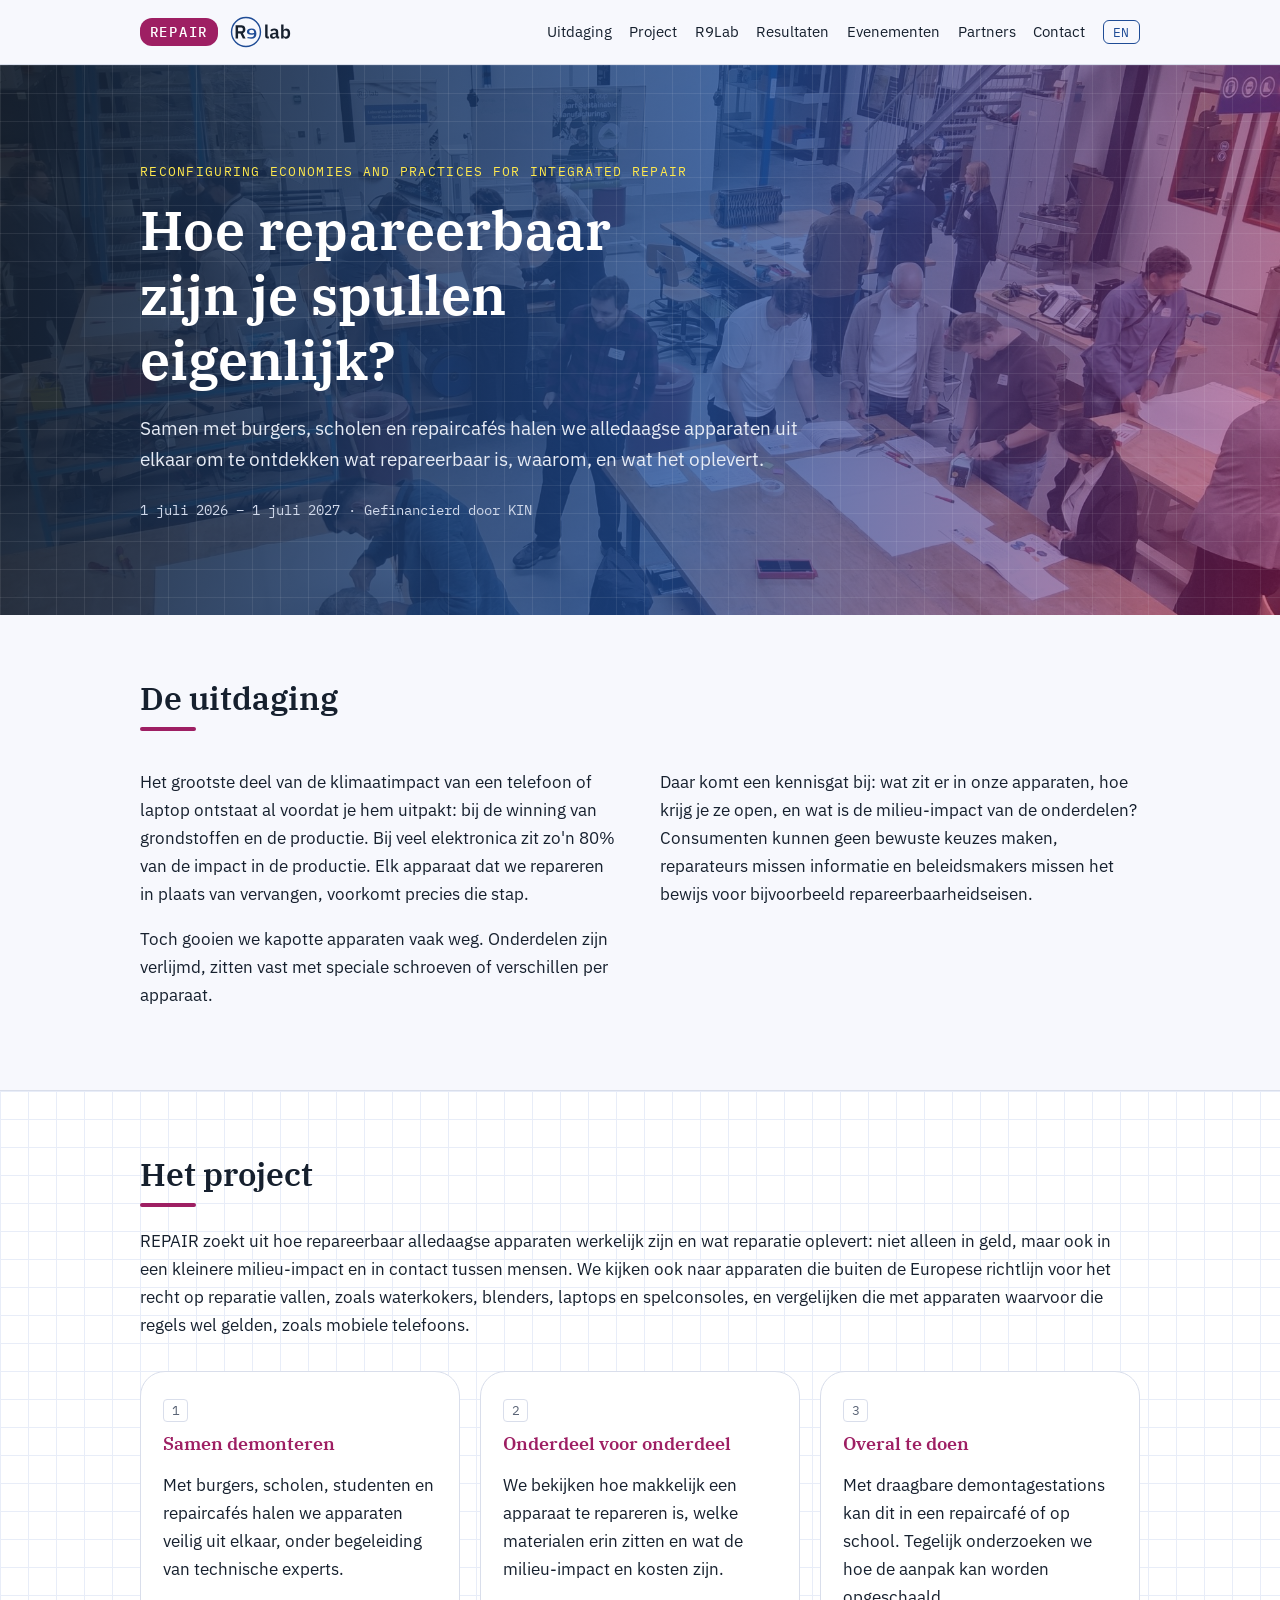
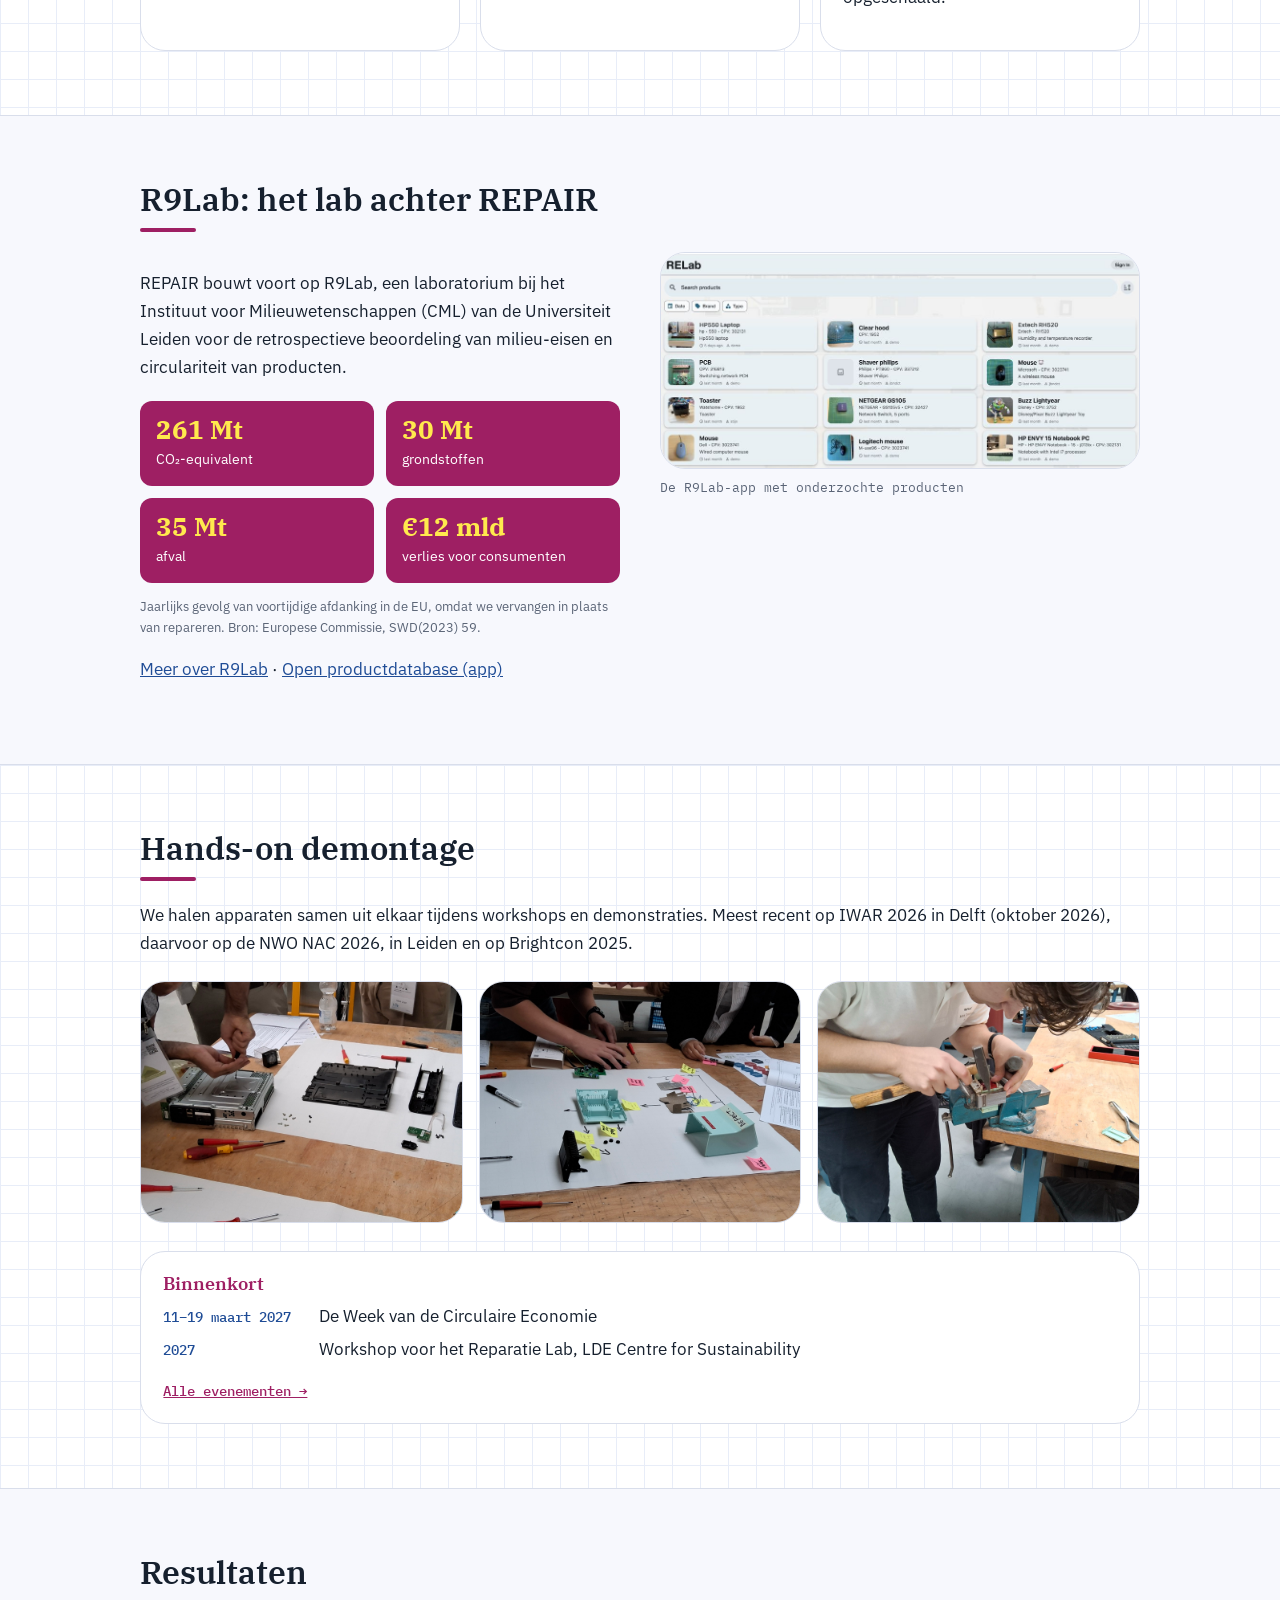
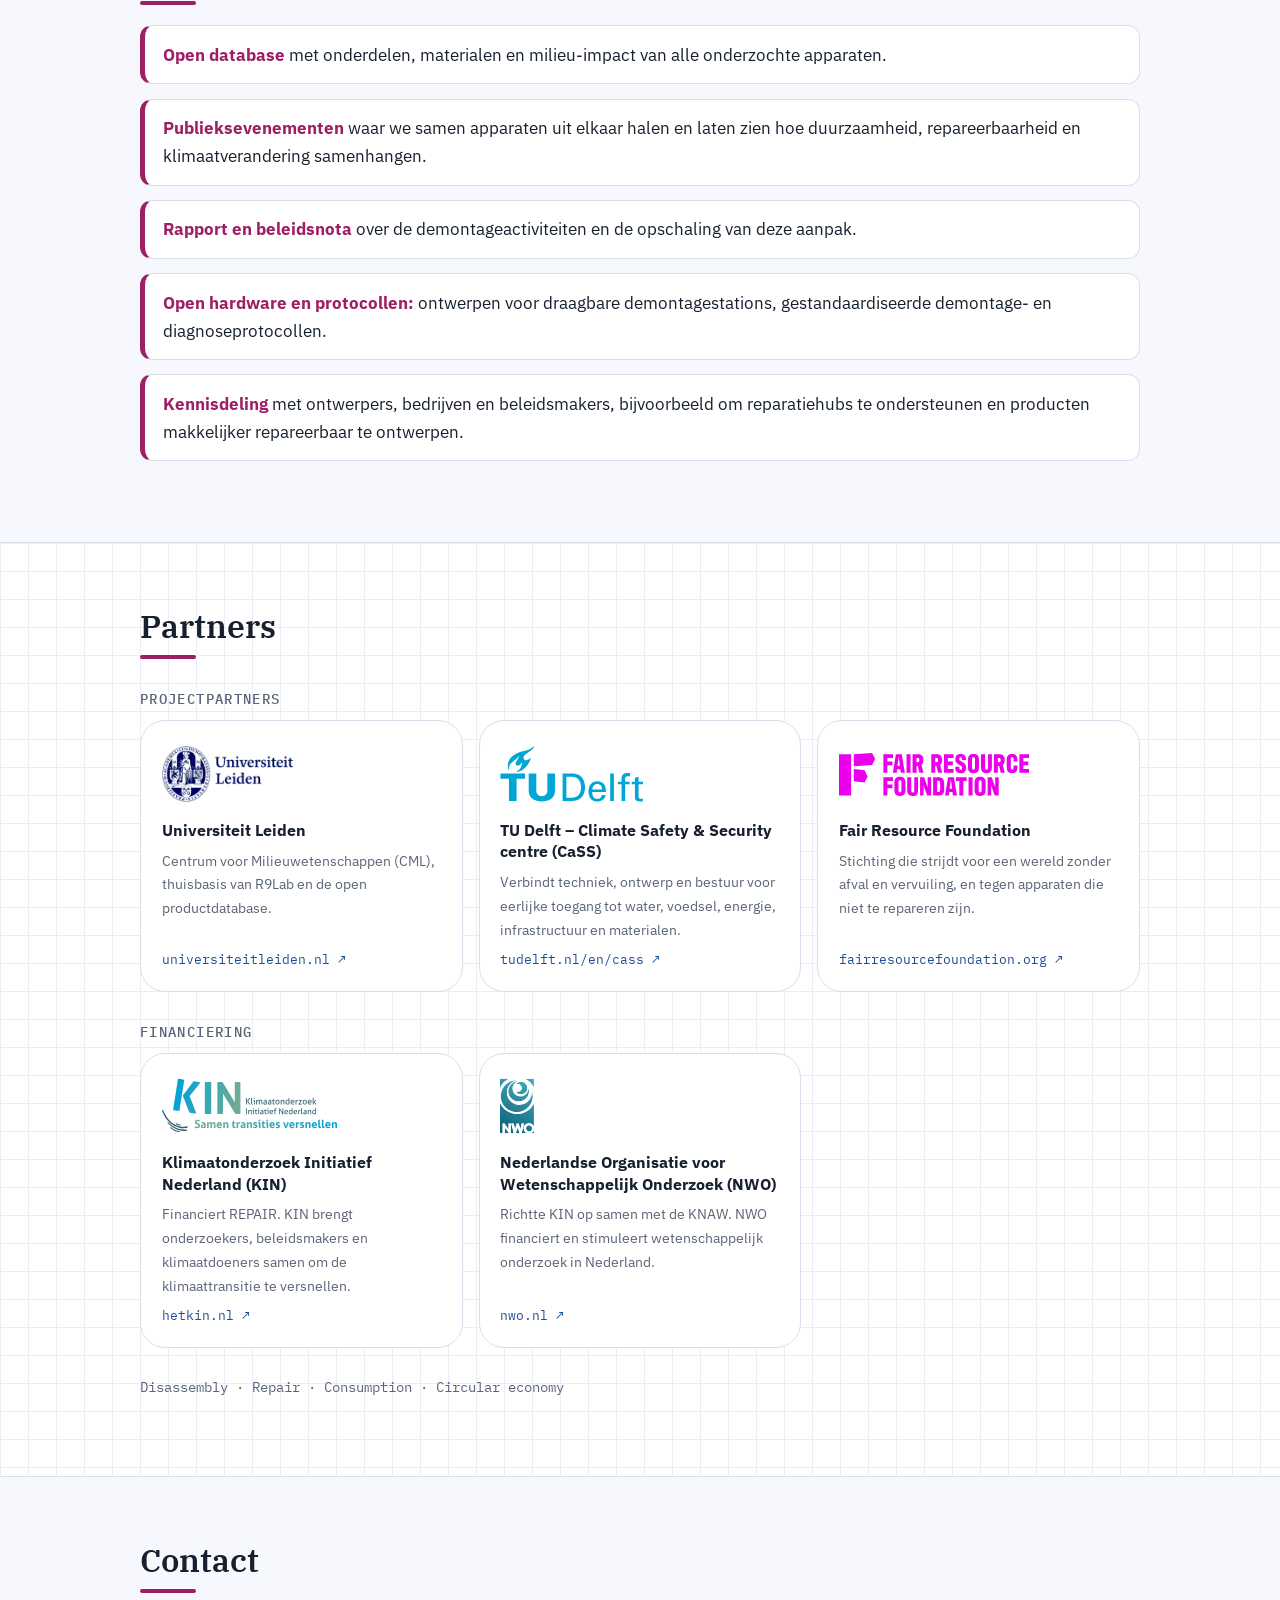
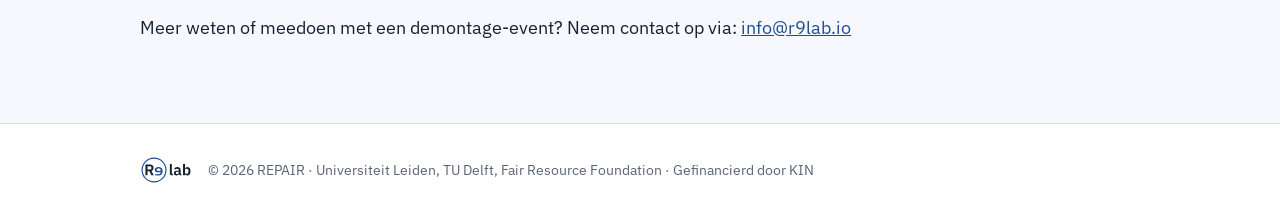
==== index.html @ 8dc8ab94 "first commit" ====
<!DOCTYPE html>
<html lang="nl">
<head>
<meta charset="utf-8">
<meta name="viewport" content="width=device-width, initial-scale=1">
<title>REPAIR – Hoe repareerbaar zijn je spullen eigenlijk?</title>
<meta name="description" content="REPAIR onderzoekt samen met burgers, scholen en repaircafés hoe repareerbaar alledaagse apparaten werkelijk zijn.">
<link rel="preconnect" href="https://fonts.googleapis.com">
<link rel="preconnect" href="https://fonts.gstatic.com" crossorigin>
<link href="https://fonts.googleapis.com/css2?family=IBM+Plex+Mono:wght@400;500&family=IBM+Plex+Sans:wght@400;500;600&family=IBM+Plex+Serif:wght@500;600&display=swap" rel="stylesheet">
<link rel="icon" href="img/r9lab_logo.svg">
<link rel="stylesheet" href="style.css">
</head>
<body>
<header class="site-header">
  <div class="wrap bar">
    <a class="brand" href="#top"><span>REPAIR</span><img src="img/r9lab_logo.svg" alt="R9Lab"></a>
    <nav>
      <a href="#challenge" data-nl="Uitdaging" data-en="Challenge"></a>
      <a href="#project" data-nl="Project" data-en="Project"></a>
      <a href="#relab" data-nl="R9Lab" data-en="R9Lab"></a>
      <a href="#results" data-nl="Resultaten" data-en="Results"></a>
      <a href="events.html" data-nl="Evenementen" data-en="Events"></a>
      <a href="#partners" data-nl="Partners" data-en="Partners"></a>
      <a href="#contact" data-nl="Contact" data-en="Contact"></a>
      <button id="lang" type="button" aria-label="Language">EN</button>
    </nav>
  </div>
</header>

<main id="top">
<section class="hero">
  <div class="wrap">
    <p class="kicker">Reconfiguring Economies and Practices for Integrated Repair</p>
    <h1 data-nl="Hoe repareerbaar zijn je spullen eigenlijk?" data-en="How repairable are your things, really?"></h1>
    <p class="lead" data-nl="Samen met burgers, scholen en repaircafés halen we alledaagse apparaten uit elkaar om te ontdekken wat repareerbaar is, waarom, en wat het oplevert."
       data-en="Together with citizens, schools and repair cafés we take everyday devices apart to find out what can be repaired, why, and what it brings."></p>
    <p class="meta"><span data-nl="1 juli 2026 – 1 juli 2027" data-en="1 July 2026 – 1 July 2027"></span> · <span data-nl="Gefinancierd door KIN" data-en="Funded by KIN"></span></p>
  </div>
</section>

<section id="challenge" class="wrap">
  <h2 data-nl="De uitdaging" data-en="The challenge"></h2>
  <div class="two">
    <div>
      <p data-nl="Het grootste deel van de klimaatimpact van een telefoon of laptop ontstaat al voordat je hem uitpakt: bij de winning van grondstoffen en de productie. Bij veel elektronica zit zo'n 80% van de impact in de productie. Elk apparaat dat we repareren in plaats van vervangen, voorkomt precies die stap."
         data-en="Most of the climate impact of a phone or laptop arises before you unpack it: in raw material extraction and production. For much electronics, around 80% of the impact is in production. Every device we repair instead of replace avoids exactly that step."></p>
      <p data-nl="Toch gooien we kapotte apparaten vaak weg. Onderdelen zijn verlijmd, zitten vast met speciale schroeven of verschillen per apparaat."
         data-en="Yet broken devices are often thrown away. Parts are glued, held by special screws, or differ from device to device."></p>
    </div>
    <div>
      <p data-nl="Daar komt een kennisgat bij: wat zit er in onze apparaten, hoe krijg je ze open, en wat is de milieu-impact van de onderdelen? Consumenten kunnen geen bewuste keuzes maken, reparateurs missen informatie en beleidsmakers missen het bewijs voor bijvoorbeeld repareerbaarheidseisen."
         data-en="There is also a knowledge gap: what is inside our devices, how do you open them, and what is the environmental impact of their parts? Consumers cannot make informed choices, repairers lack information and policymakers lack the evidence for, say, repairability requirements."></p>
    </div>
  </div>
</section>

<section id="project" class="band">
  <div class="wrap">
    <h2 data-nl="Het project" data-en="The project"></h2>
    <p data-nl="REPAIR zoekt uit hoe repareerbaar alledaagse apparaten werkelijk zijn en wat reparatie oplevert: niet alleen in geld, maar ook in een kleinere milieu-impact en in contact tussen mensen. We kijken ook naar apparaten die buiten de Europese richtlijn voor het recht op reparatie vallen, zoals waterkokers, blenders, laptops en spelconsoles, en vergelijken die met apparaten waarvoor die regels wel gelden, zoals mobiele telefoons."
       data-en="REPAIR investigates how repairable everyday devices really are and what repair delivers: not only in money, but also in lower environmental impact and in connection between people. We also look at devices outside the EU right-to-repair directive, such as kettles, blenders, laptops and game consoles, and compare them with devices covered by those rules, such as mobile phones."></p>
    <div class="cards">
      <article>
        <h3 data-nl="Samen demonteren" data-en="Disassembling together"></h3>
        <p data-nl="Met burgers, scholen, studenten en repaircafés halen we apparaten veilig uit elkaar, onder begeleiding van technische experts."
           data-en="With citizens, schools, students and repair cafés we safely take devices apart, guided by technical experts."></p>
      </article>
      <article>
        <h3 data-nl="Onderdeel voor onderdeel" data-en="Part by part"></h3>
        <p data-nl="We bekijken hoe makkelijk een apparaat te repareren is, welke materialen erin zitten en wat de milieu-impact en kosten zijn."
           data-en="We assess how easy a device is to repair, which materials it contains and what its environmental impact and costs are."></p>
      </article>
      <article>
        <h3 data-nl="Overal te doen" data-en="Works anywhere"></h3>
        <p data-nl="Met draagbare demontagestations kan dit in een repaircafé of op school. Tegelijk onderzoeken we hoe de aanpak kan worden opgeschaald."
           data-en="With portable disassembly stations this can happen in a repair café or at school. We also study how the approach can be scaled up."></p>
      </article>
    </div>
  </div>
</section>

<section id="relab" class="wrap">
  <h2 data-nl="R9Lab: het lab achter REPAIR" data-en="R9Lab: the lab behind REPAIR"></h2>
  <div class="two">
    <div>
      <p data-nl="REPAIR bouwt voort op R9Lab, een laboratorium bij het Instituut voor Milieuwetenschappen (CML) van de Universiteit Leiden voor de retrospectieve beoordeling van milieu-eisen en circulariteit van producten."
         data-en="REPAIR builds on R9Lab, a laboratory at the Institute of Environmental Sciences (CML), Leiden University, for the retrospective assessment of environmental requirements and circularity of products."></p>
      <div class="stats">
        <div><b>261 Mt</b><span data-nl="CO₂-equivalent" data-en="CO₂-equivalent"></span></div>
        <div><b>30 Mt</b><span data-nl="grondstoffen" data-en="resources"></span></div>
        <div><b>35 Mt</b><span data-nl="afval" data-en="waste"></span></div>
        <div><b>€12 mld</b><span data-nl="verlies voor consumenten" data-en="loss to consumers"></span></div>
      </div>
      <p class="source" data-nl="Jaarlijks gevolg van voortijdige afdanking in de EU, omdat we vervangen in plaats van repareren. Bron: Europese Commissie, SWD(2023) 59." data-en="Yearly consequence of premature disposal in the EU, because we replace instead of repair. Source: European Commission, SWD(2023) 59."></p>
      <p><a href="https://cml-relab.org/" data-nl="Meer over R9Lab" data-en="More about R9Lab"></a> · <a href="https://app.cml-relab.org/" data-nl="Open productdatabase (app)" data-en="Open product database (app)"></a></p>
    </div>
    <figure><img src="img/app.jpg" alt="Screenshot of the R9Lab product database" loading="lazy"><figcaption data-nl="De R9Lab-app met onderzochte producten" data-en="The R9Lab app with the products studied"></figcaption></figure>
  </div>
</section>

<section id="events" class="band">
  <div class="wrap">
    <h2 data-nl="Hands-on demontage" data-en="Hands-on disassembly"></h2>
    <p data-nl="We halen apparaten samen uit elkaar tijdens workshops en demonstraties. Meest recent op IWAR 2026 in Delft (oktober 2026), daarvoor op de NWO NAC 2026, in Leiden en op Brightcon 2025."
       data-en="We take devices apart together in workshops and demos. Most recently at IWAR 2026 in Delft (October 2026), and before that at the NWO NAC 2026, in Leiden and at Brightcon 2025."></p>
    <div class="gallery">
      <figure><img src="img/events/iwar2026/disassembly.jpg" alt="Participants take apart a device into its plastic and metal parts at IWAR 2026" loading="lazy"></figure>
      <figure><img src="img/events/iwar2026/mapping.jpg" alt="Parts of a device laid out on paper with sticky notes at IWAR 2026" loading="lazy"></figure>
      <figure><img src="img/events/iwar2026/vise.jpg" alt="A participant opens a part in a bench vise at IWAR 2026" loading="lazy"></figure>
    </div>
    <div class="next">
      <h3 data-nl="Binnenkort" data-en="Coming up"></h3>
      <ul>
        <li><b data-nl="11–19 maart 2027" data-en="11–19 March 2027"></b> <span data-nl="De Week van de Circulaire Economie" data-en="Dutch Circular Economy Week"></span></li>
        <li><b>2027</b> <span data-nl="Workshop voor het Reparatie Lab, LDE Centre for Sustainability" data-en="Workshop for the Reparatie Lab, LDE Centre for Sustainability"></span></li>
      </ul>
      <a class="more" href="events.html" data-nl="Alle evenementen →" data-en="All events →"></a>
    </div>
  </div>
</section>

<section id="results" class="wrap">
  <h2 data-nl="Resultaten" data-en="Results"></h2>
  <ul class="results">
    <li data-nl="<strong>Open database</strong> met onderdelen, materialen en milieu-impact van alle onderzochte apparaten." data-en="<strong>Open database</strong> of parts, materials and environmental impact of all devices studied."></li>
    <li data-nl="<strong>Publieksevenementen</strong> waar we samen apparaten uit elkaar halen en laten zien hoe duurzaamheid, repareerbaarheid en klimaatverandering samenhangen." data-en="<strong>Public events</strong> where we take devices apart together and show how sustainability, repairability and climate change connect."></li>
    <li data-nl="<strong>Rapport en beleidsnota</strong> over de demontageactiviteiten en de opschaling van deze aanpak." data-en="<strong>Report and policy brief</strong> on the disassembly activities and on scaling up the approach."></li>
    <li data-nl="<strong>Open hardware en protocollen:</strong> ontwerpen voor draagbare demontagestations, gestandaardiseerde demontage- en diagnoseprotocollen." data-en="<strong>Open hardware and protocols:</strong> designs for portable disassembly stations, plus standardised disassembly and diagnostic protocols."></li>
    <li data-nl="<strong>Kennisdeling</strong> met ontwerpers, bedrijven en beleidsmakers, bijvoorbeeld om reparatiehubs te ondersteunen en producten makkelijker repareerbaar te ontwerpen." data-en="<strong>Knowledge sharing</strong> with designers, companies and policymakers, for example to support repair hubs and design products that are easier to repair."></li>
  </ul>
</section>

<section id="partners" class="band">
  <div class="wrap">
    <h2 data-nl="Partners" data-en="Partners"></h2>
    <h3 class="group" data-nl="Projectpartners" data-en="Project partners"></h3>
    <div class="partners">
      <a class="partner" href="https://www.universiteitleiden.nl/" target="_blank" rel="noopener">
        <span class="logo"><img src="img/partners/leiden.png" alt="Universiteit Leiden"></span>
        <strong>Universiteit Leiden</strong>
        <span class="role" data-nl="Centrum voor Milieuwetenschappen (CML), thuisbasis van R9Lab en de open productdatabase."
              data-en="Institute of Environmental Sciences (CML), home of R9Lab and its open product database."></span>
        <span class="url">universiteitleiden.nl ↗</span>
      </a>
      <a class="partner" href="https://www.tudelft.nl/en/cass" target="_blank" rel="noopener">
        <span class="logo"><img src="img/partners/tudelft.svg" alt="TU Delft"></span>
        <strong>TU Delft – Climate Safety &amp; Security centre (CaSS)</strong>
        <span class="role" data-nl="Verbindt techniek, ontwerp en bestuur voor eerlijke toegang tot water, voedsel, energie, infrastructuur en materialen."
              data-en="Bridges engineering, design and governance for fair access to water, food, energy, infrastructure and materials."></span>
        <span class="url">tudelft.nl/en/cass ↗</span>
      </a>
      <a class="partner" href="https://fairresourcefoundation.org/en/" target="_blank" rel="noopener">
        <span class="logo"><img src="img/partners/frf.svg" alt="Fair Resource Foundation"></span>
        <strong>Fair Resource Foundation</strong>
        <span class="role" data-nl="Stichting die strijdt voor een wereld zonder afval en vervuiling, en tegen apparaten die niet te repareren zijn."
              data-en="Foundation that campaigns for a world without waste and pollution, and against appliances that cannot be repaired."></span>
        <span class="url">fairresourcefoundation.org ↗</span>
      </a>
    </div>

    <h3 class="group" data-nl="Financiering" data-en="Funding"></h3>
    <div class="partners">
      <a class="partner" href="https://hetkin.nl/" target="_blank" rel="noopener">
        <span class="logo"><img src="img/partners/kin.svg" alt="KIN – Klimaatonderzoek Initiatief Nederland"></span>
        <strong data-nl="Klimaatonderzoek Initiatief Nederland (KIN)" data-en="Dutch Climate Research Initiative (KIN)"></strong>
        <span class="role" data-nl="Financiert REPAIR. KIN brengt onderzoekers, beleidsmakers en klimaatdoeners samen om de klimaattransitie te versnellen."
              data-en="Funds REPAIR. KIN brings researchers, policymakers and practitioners together to speed up the climate transition."></span>
        <span class="url">hetkin.nl ↗</span>
      </a>
      <a class="partner" href="https://www.nwo.nl/en" target="_blank" rel="noopener">
        <span class="logo"><img src="img/partners/nwo.svg" alt="NWO"></span>
        <strong data-nl="Nederlandse Organisatie voor Wetenschappelijk Onderzoek (NWO)" data-en="Dutch Research Council (NWO)"></strong>
        <span class="role" data-nl="Richtte KIN op samen met de KNAW. NWO financiert en stimuleert wetenschappelijk onderzoek in Nederland."
              data-en="Set up KIN together with the KNAW. NWO funds and supports scientific research in the Netherlands."></span>
        <span class="url">nwo.nl ↗</span>
      </a>
    </div>
    <p class="tags">Disassembly · Repair · Consumption · Circular economy</p>
  </div>
</section>

<section id="contact" class="wrap">
  <h2 data-nl="Contact" data-en="Contact"></h2>
  <p data-nl="Meer weten of meedoen met een demontage-event? Neem contact op via: <a href=&quot;mailto:info@r9lab.io&quot;>info@r9lab.io</a>"
     data-en="Want to know more or join a disassembly event? Get in touch: <a href=&quot;mailto:info@r9lab.io&quot;>info@r9lab.io</a>"></p>
</section>
</main>

<footer><div class="wrap"><img src="img/r9lab_logo.svg" alt="R9Lab" class="foot-logo"> <span>© 2026 REPAIR · Universiteit Leiden, TU Delft, Fair Resource Foundation · <span data-nl="Gefinancierd door KIN" data-en="Funded by KIN"></span></span></div></footer>
<script src="script.js"></script>
</body>
</html>
---- style.css ----
/* R9Lab palette (logo + app) with REPAIR magenta from the slides */
:root{
  --navy:#16202e; --blue:#1f4c96; --blue-soft:#e8edf8;
  --magenta:#9e1f63; --magenta-soft:#f7e9f0; --yellow:#ffe94d;
  --bg:#f7f8fd; --card:#ffffff; --line:#d9deeb; --muted:#5a6476;
  --r:25px; --r-sm:12px;
  --serif:"IBM Plex Serif",Georgia,serif; --sans:"IBM Plex Sans",system-ui,sans-serif; --mono:"IBM Plex Mono",ui-monospace,monospace;
}
*{box-sizing:border-box}
html{scroll-behavior:smooth}
body{margin:0;font:17px/1.65 var(--sans);color:var(--navy);background:var(--bg)}
.wrap{max-width:1040px;margin:0 auto;padding:0 1.25rem}
a{color:var(--blue)}
h1,h2,h3{font-family:var(--serif);font-weight:600;line-height:1.2}
h2{font-size:2rem;margin:0 0 1.25rem}
h2::after{content:"";display:block;width:56px;height:4px;background:var(--magenta);border-radius:2px;margin-top:.6rem}
h3{font-size:1.15rem;margin:.1rem 0 .4rem}

/* header */
.site-header{position:sticky;top:0;z-index:10;background:#f7f8fdee;backdrop-filter:blur(6px);border-bottom:1px solid var(--line)}
.bar{display:flex;justify-content:space-between;align-items:center;min-height:64px;flex-wrap:wrap;gap:.5rem}
.brand{display:flex;align-items:center;gap:.7rem;text-decoration:none}
.brand img{height:34px;width:auto}
.brand span{font-family:var(--mono);font-weight:500;letter-spacing:.12em;color:#fff;background:var(--magenta);padding:.15rem .6rem;border-radius:var(--r-sm);font-size:.9rem}
nav{display:flex;gap:1.1rem;align-items:center;flex-wrap:wrap}
nav a{color:var(--navy);text-decoration:none;font-size:.95rem}
nav a:hover{color:var(--magenta)}
#lang{font-family:var(--mono);border:1px solid var(--blue);background:none;color:var(--blue);border-radius:6px;padding:.15rem .6rem;cursor:pointer}
#lang:hover{background:var(--blue);color:#fff}

/* hero: IWAR 2026 disassembly workshop photo (Delft) with grid-paper overlay, like the slide backgrounds */
.hero{position:relative;padding:6rem 0 5rem;color:#fff;
  background:linear-gradient(100deg,rgba(22,32,46,.92) 0%,rgba(31,76,150,.78) 55%,rgba(158,31,99,.55) 100%),url(img/hero_iwar.jpg) center/cover}
.hero::before{content:"";position:absolute;inset:0;pointer-events:none;
  background-image:linear-gradient(#ffffff14 1px,transparent 1px),linear-gradient(90deg,#ffffff14 1px,transparent 1px);background-size:28px 28px}
.hero .wrap{position:relative}
.kicker{font-family:var(--mono);text-transform:uppercase;letter-spacing:.1em;font-size:.8rem;color:var(--yellow);margin:0 0 .9rem}
h1{font-size:clamp(2.2rem,5vw,3.4rem);margin:0 0 1rem;max-width:18ch}
.lead{font-size:1.2rem;max-width:42rem;color:#e6ebf5}
.meta{font-family:var(--mono);font-size:.85rem;color:#cfd8ea;margin-top:1.5rem}

/* sections */
section{padding:4rem 0}
section.wrap{padding:4rem 1.25rem}
.band{background:var(--card);border-top:1px solid var(--line);border-bottom:1px solid var(--line);
  background-image:linear-gradient(var(--blue-soft) 1px,transparent 1px),linear-gradient(90deg,var(--blue-soft) 1px,transparent 1px);background-size:28px 28px}
.two{display:grid;gap:2.5rem;grid-template-columns:1fr 1fr;align-items:start}
.cards{display:grid;gap:1.25rem;grid-template-columns:repeat(auto-fit,minmax(240px,1fr));margin-top:2rem}
.cards article{background:var(--card);border:1px solid var(--line);border-radius:var(--r);padding:1.4rem;counter-increment:c}
.cards{counter-reset:c}
.cards article::before{content:counter(c);font-family:var(--mono);font-size:.8rem;display:inline-block;border:1px solid var(--line);border-radius:4px;padding:0 .45rem;color:var(--muted);margin-bottom:.5rem}
.cards article h3{color:var(--magenta)}

/* stats boxes (slide style) */
.stats{display:grid;grid-template-columns:repeat(2,1fr);gap:.75rem;margin:1.25rem 0 .5rem}
.stats div{background:var(--magenta);color:#fff;border-radius:var(--r-sm);padding:.9rem 1rem}
.stats b{display:block;font-family:var(--serif);font-size:1.6rem;color:var(--yellow);line-height:1.1}
.stats span{font-size:.9rem}
.source{font-size:.8rem;color:var(--muted)}

.results{list-style:none;padding:0;display:grid;gap:.9rem}
.results li{background:var(--card);border:1px solid var(--line);border-left:5px solid var(--magenta);border-radius:var(--r-sm);padding:.9rem 1.1rem}
.results strong{color:var(--magenta)}
/* partner cards: logo, name, role, link */
h3.group{font-family:var(--mono);font-weight:500;font-size:.85rem;text-transform:uppercase;letter-spacing:.1em;color:var(--muted);margin:2rem 0 .8rem}
.partners{display:grid;gap:1rem;grid-template-columns:repeat(auto-fill,minmax(260px,1fr))}
.partner{display:flex;flex-direction:column;gap:.45rem;background:var(--card);border:1px solid var(--line);border-radius:var(--r);padding:1.3rem;text-decoration:none;color:var(--navy);transition:border-color .15s,transform .15s}
.partner:hover{border-color:var(--magenta);transform:translateY(-2px)}
.partner .logo{height:64px;display:flex;align-items:center;margin-bottom:.4rem}
.partner .logo img{max-height:56px;max-width:190px;width:auto;height:auto}
.partner strong{font-size:1rem;line-height:1.35}
.partner .role{font-size:.9rem;color:var(--muted);flex:1}
.partner .url{font-family:var(--mono);font-size:.8rem;color:var(--blue)}
.partner:hover .url{color:var(--magenta)}
.tags{margin-top:1.75rem;font-family:var(--mono);color:var(--muted);font-size:.85rem}
.small{color:var(--muted);font-size:.9rem}

figure{margin:0}
figure img{width:100%;height:auto;display:block;border-radius:var(--r);border:1px solid var(--line)}
figcaption{font-family:var(--mono);font-size:.8rem;color:var(--muted);margin-top:.5rem}
.gallery{display:grid;gap:1rem;grid-template-columns:repeat(auto-fit,minmax(260px,1fr));margin-top:1.5rem}
.gallery img{aspect-ratio:4/3;object-fit:cover}

/* events teaser (home) */
.next{margin-top:1.75rem;background:var(--card);border:1px solid var(--line);border-radius:var(--r);padding:1.2rem 1.4rem}
.next h3{margin:0 0 .5rem;color:var(--magenta)}
.next ul{list-style:none;padding:0;margin:0 0 .8rem;display:grid;gap:.35rem}
.next b{font-family:var(--mono);font-weight:500;font-size:.85rem;color:var(--blue);display:inline-block;min-width:9.5rem}
.more{font-family:var(--mono);font-size:.9rem;font-weight:500;color:var(--magenta)}

/* events page */
.page-head{padding:3.5rem 0 1rem}
.page-head p{max-width:42rem;color:var(--muted)}
.ev-list{display:grid;gap:1.25rem}
.event{background:var(--card);border:1px solid var(--line);border-radius:var(--r);padding:1.5rem;display:grid;gap:1.25rem;grid-template-columns:11rem 1fr}
.event .when{font-family:var(--mono);font-size:.85rem;color:var(--blue);line-height:1.5}
.event .when b{display:block;font-family:var(--serif);font-size:1.3rem;color:var(--navy);font-weight:600}
.event h3{margin:0 0 .35rem;font-size:1.25rem}
.event .where{font-family:var(--mono);font-size:.82rem;color:var(--muted);margin:0 0 .6rem}
.event p{margin:.4rem 0}
.badge{display:inline-block;font-family:var(--mono);font-size:.72rem;text-transform:uppercase;letter-spacing:.08em;padding:.1rem .5rem;border-radius:4px;margin-bottom:.5rem}
.badge.up{background:var(--magenta);color:#fff}
.badge.past{background:var(--blue-soft);color:var(--blue)}
.badge.tbc{background:var(--yellow);color:var(--navy)}
.event .gallery{margin-top:1rem;grid-template-columns:repeat(auto-fill,minmax(170px,1fr))}
.event .gallery img{border-radius:var(--r-sm)}
.nav-current{color:var(--magenta)!important;font-weight:600}

#contact p{font-size:1.1rem}
footer{padding:2rem 0;border-top:1px solid var(--line);color:var(--muted);font-size:.9rem;background:var(--card)}
footer .wrap{display:flex;align-items:center;gap:1rem;flex-wrap:wrap}
.foot-logo{height:28px}
@media(max-width:760px){.two{grid-template-columns:1fr}.event{grid-template-columns:1fr;gap:.5rem}.next b{display:block}.hero{padding:4rem 0 3rem}nav{gap:.7rem}}
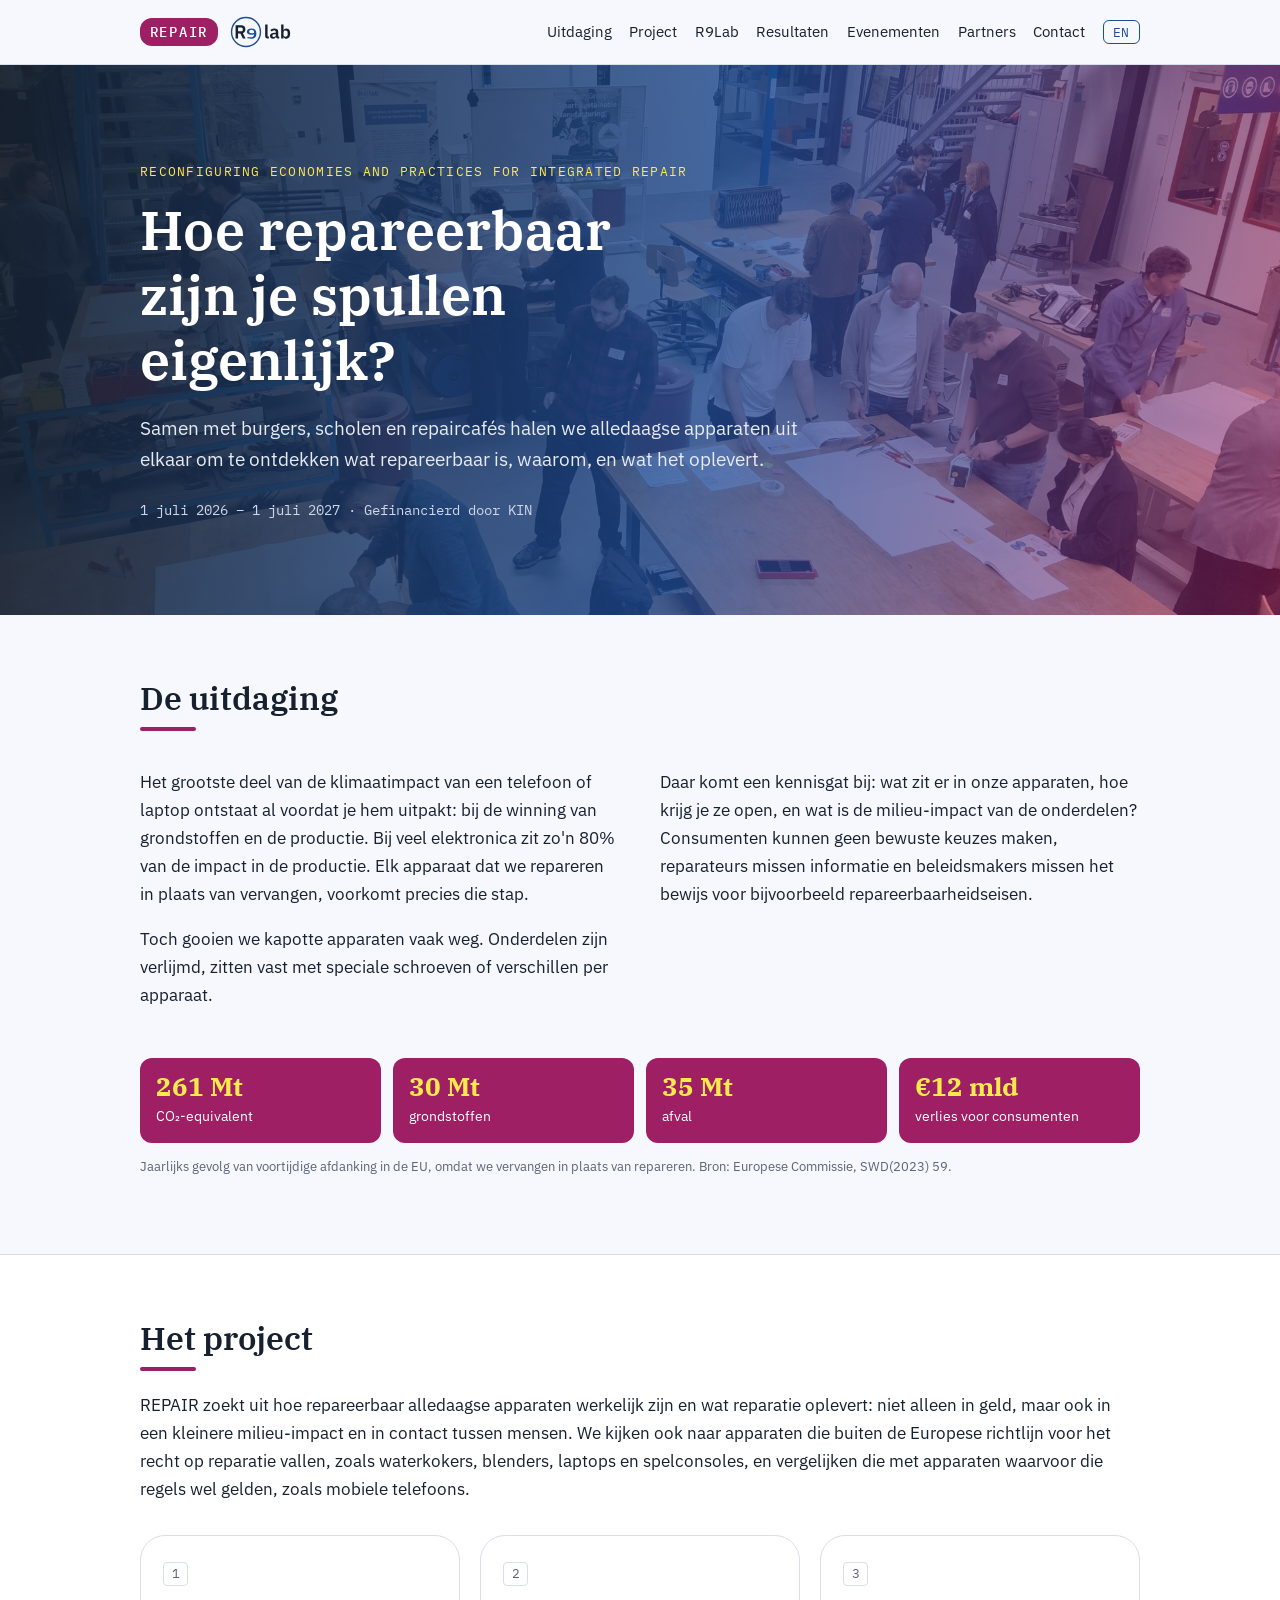
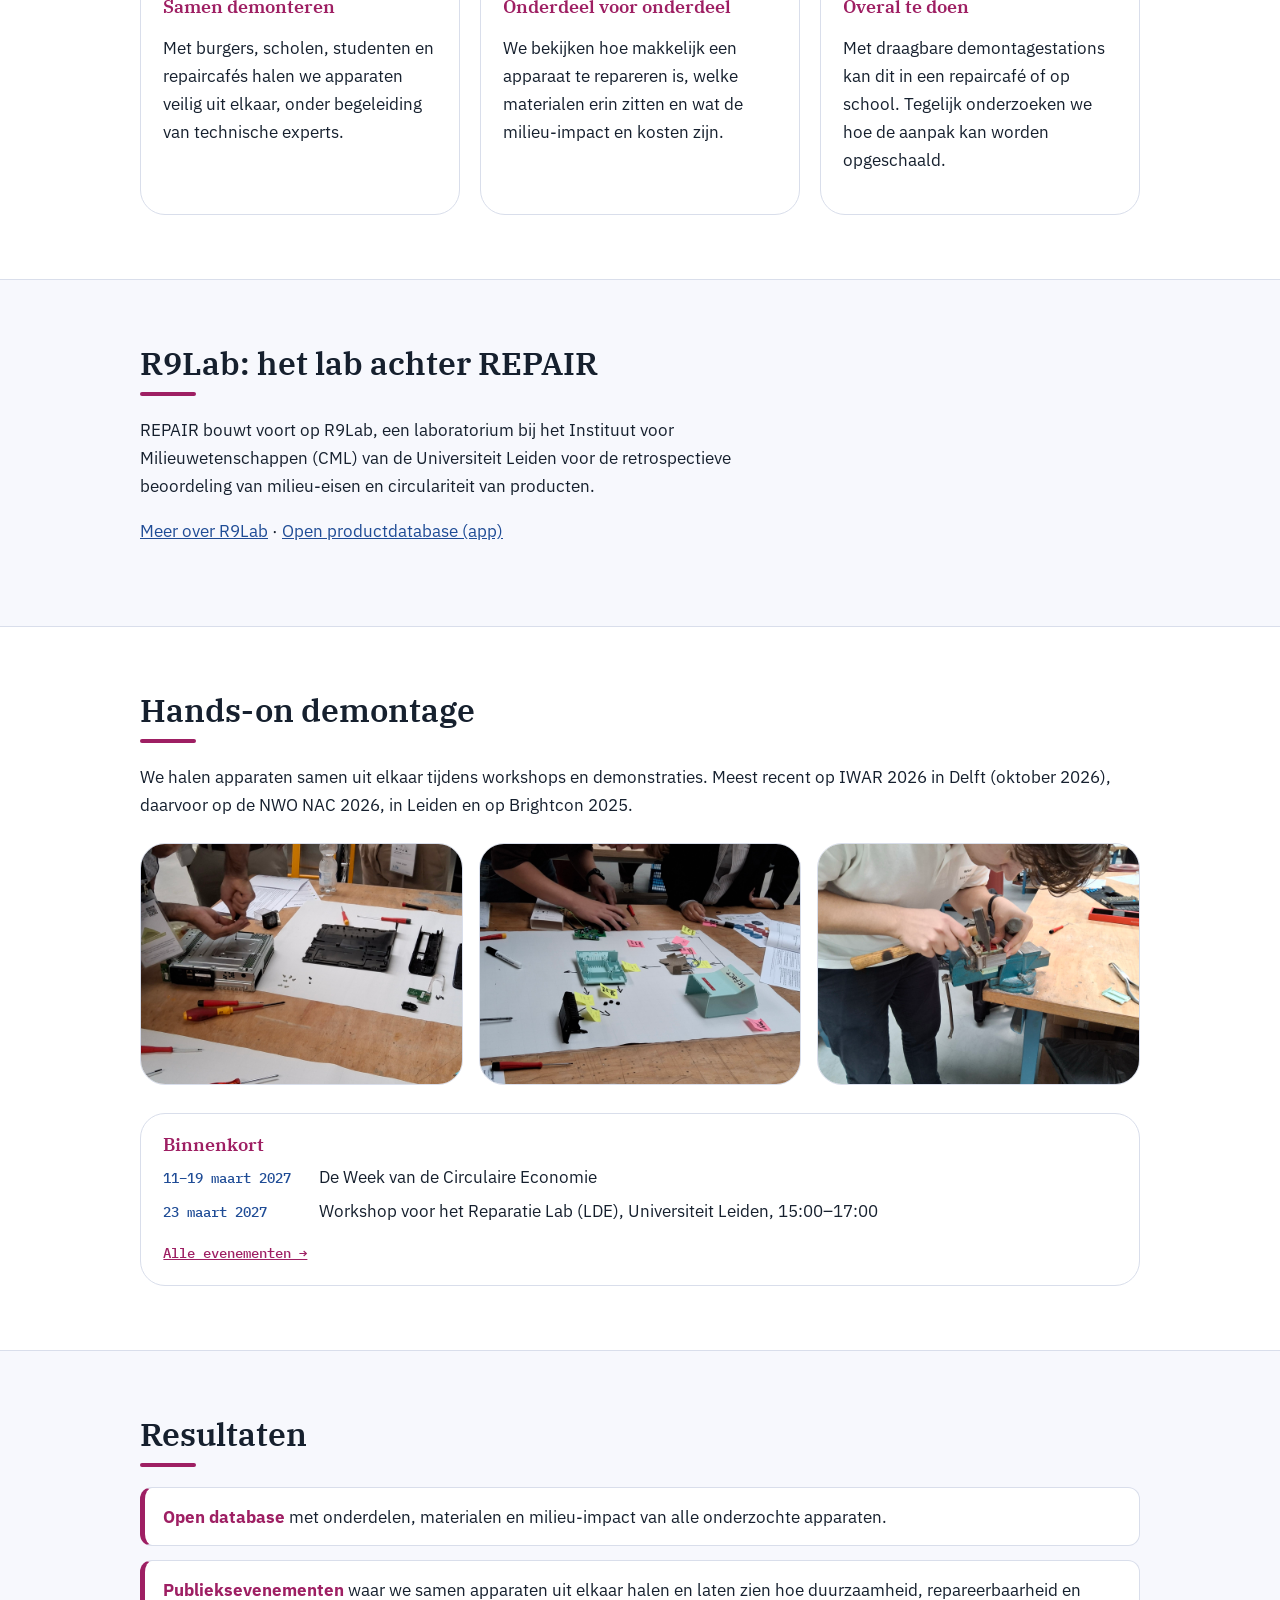
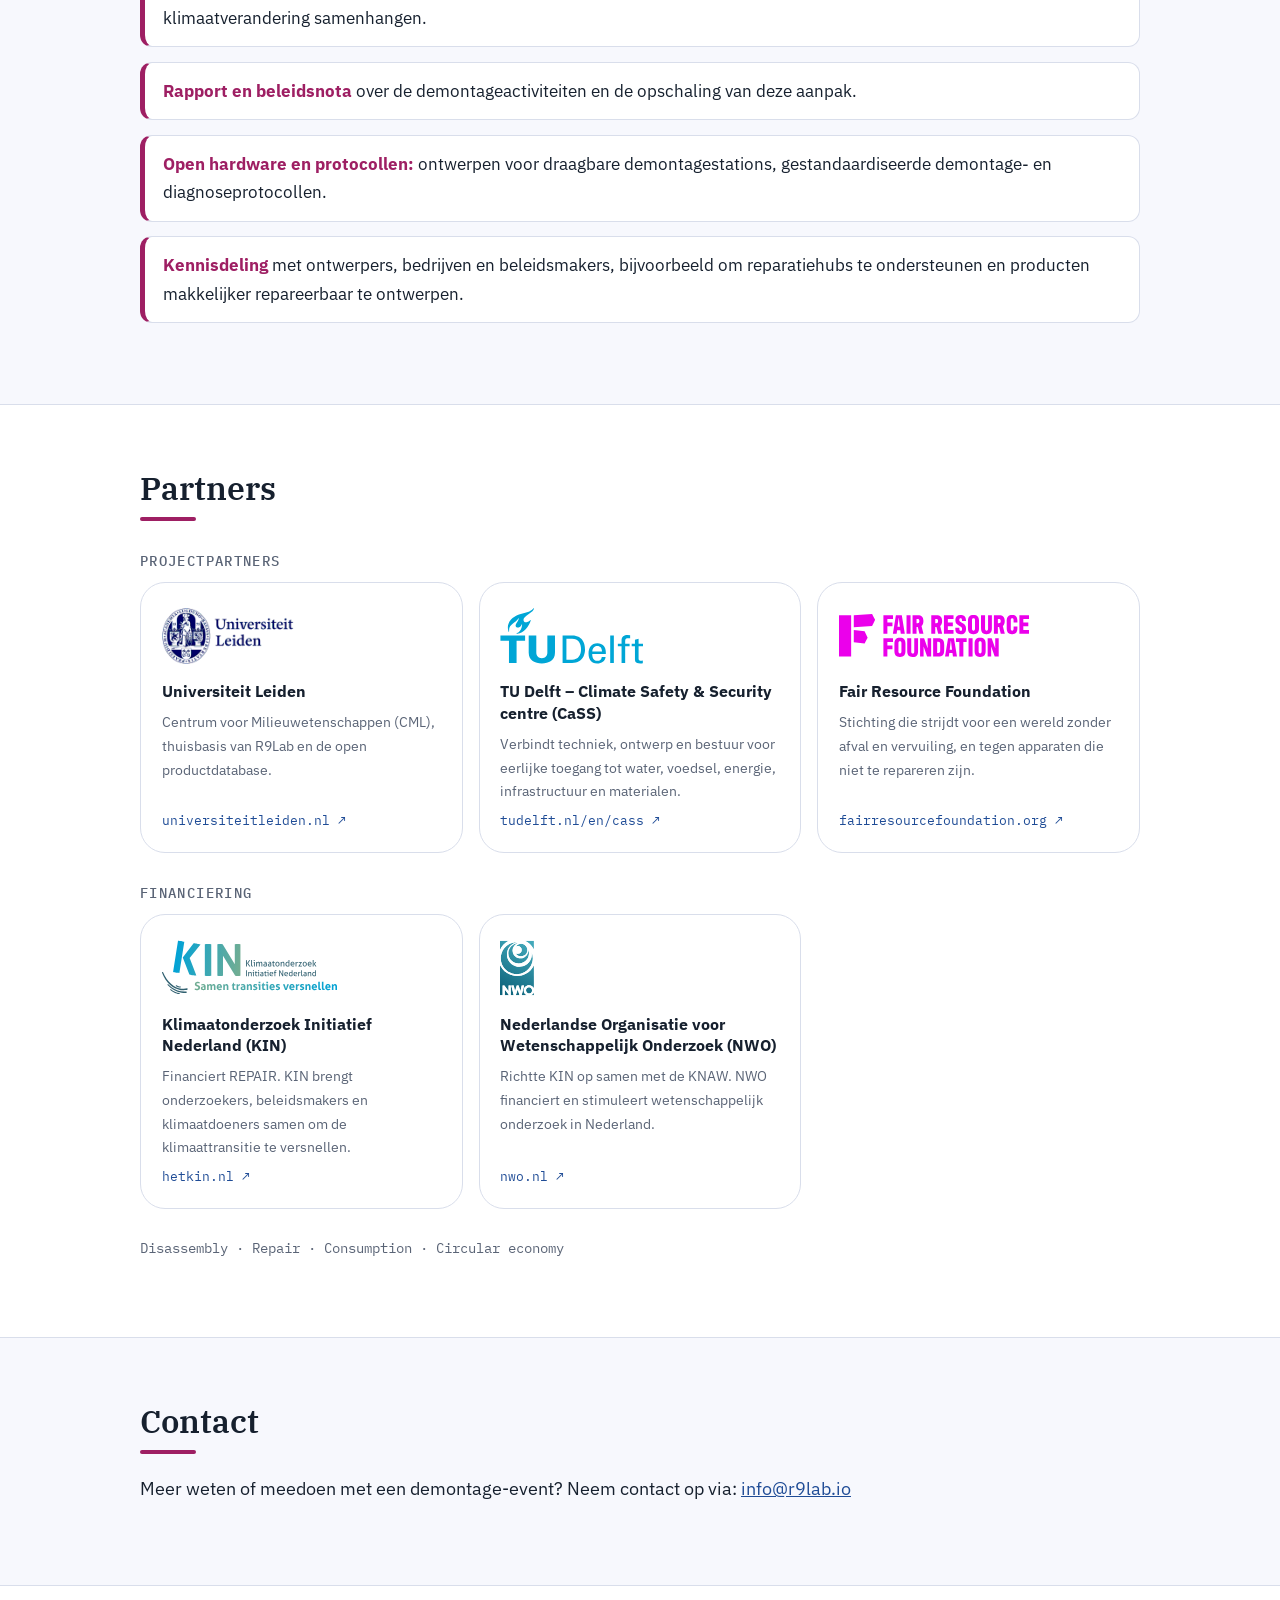
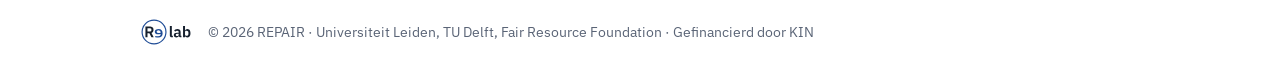
==== commit 90bf7a35: "updated visuals and content" ====
--- a/index.html
+++ b/index.html
@@ -8,6 +8,8 @@
 <link rel="preconnect" href="https://fonts.googleapis.com">
 <link rel="preconnect" href="https://fonts.gstatic.com" crossorigin>
 <link href="https://fonts.googleapis.com/css2?family=IBM+Plex+Mono:wght@400;500&family=IBM+Plex+Sans:wght@400;500;600&family=IBM+Plex+Serif:wght@500;600&display=swap" rel="stylesheet">
+<link rel="canonical" href="https://citizen-repair.nl/">
+<meta property="og:url" content="https://citizen-repair.nl/">
 <link rel="icon" href="img/r9lab_logo.svg">
 <link rel="stylesheet" href="style.css">
 </head>
@@ -53,6 +55,13 @@
          data-en="There is also a knowledge gap: what is inside our devices, how do you open them, and what is the environmental impact of their parts? Consumers cannot make informed choices, repairers lack information and policymakers lack the evidence for, say, repairability requirements."></p>
     </div>
   </div>
+  <div class="stats wide">
+    <div><b>261 Mt</b><span data-nl="CO₂-equivalent" data-en="CO₂-equivalent"></span></div>
+    <div><b>30 Mt</b><span data-nl="grondstoffen" data-en="resources"></span></div>
+    <div><b>35 Mt</b><span data-nl="afval" data-en="waste"></span></div>
+    <div><b>€12 mld</b><span data-nl="verlies voor consumenten" data-en="loss to consumers"></span></div>
+  </div>
+  <p class="source" data-nl="Jaarlijks gevolg van voortijdige afdanking in de EU, omdat we vervangen in plaats van repareren. Bron: Europese Commissie, SWD(2023) 59." data-en="Yearly consequence of premature disposal in the EU, because we replace instead of repair. Source: European Commission, SWD(2023) 59."></p>
 </section>
 
 <section id="project" class="band">
@@ -82,20 +91,10 @@
 
 <section id="relab" class="wrap">
   <h2 data-nl="R9Lab: het lab achter REPAIR" data-en="R9Lab: the lab behind REPAIR"></h2>
-  <div class="two">
-    <div>
+  <div class="narrow">
       <p data-nl="REPAIR bouwt voort op R9Lab, een laboratorium bij het Instituut voor Milieuwetenschappen (CML) van de Universiteit Leiden voor de retrospectieve beoordeling van milieu-eisen en circulariteit van producten."
          data-en="REPAIR builds on R9Lab, a laboratory at the Institute of Environmental Sciences (CML), Leiden University, for the retrospective assessment of environmental requirements and circularity of products."></p>
-      <div class="stats">
-        <div><b>261 Mt</b><span data-nl="CO₂-equivalent" data-en="CO₂-equivalent"></span></div>
-        <div><b>30 Mt</b><span data-nl="grondstoffen" data-en="resources"></span></div>
-        <div><b>35 Mt</b><span data-nl="afval" data-en="waste"></span></div>
-        <div><b>€12 mld</b><span data-nl="verlies voor consumenten" data-en="loss to consumers"></span></div>
-      </div>
-      <p class="source" data-nl="Jaarlijks gevolg van voortijdige afdanking in de EU, omdat we vervangen in plaats van repareren. Bron: Europese Commissie, SWD(2023) 59." data-en="Yearly consequence of premature disposal in the EU, because we replace instead of repair. Source: European Commission, SWD(2023) 59."></p>
       <p><a href="https://cml-relab.org/" data-nl="Meer over R9Lab" data-en="More about R9Lab"></a> · <a href="https://app.cml-relab.org/" data-nl="Open productdatabase (app)" data-en="Open product database (app)"></a></p>
-    </div>
-    <figure><img src="img/app.jpg" alt="Screenshot of the R9Lab product database" loading="lazy"><figcaption data-nl="De R9Lab-app met onderzochte producten" data-en="The R9Lab app with the products studied"></figcaption></figure>
   </div>
 </section>
 
@@ -113,7 +112,7 @@
       <h3 data-nl="Binnenkort" data-en="Coming up"></h3>
       <ul>
         <li><b data-nl="11–19 maart 2027" data-en="11–19 March 2027"></b> <span data-nl="De Week van de Circulaire Economie" data-en="Dutch Circular Economy Week"></span></li>
-        <li><b>2027</b> <span data-nl="Workshop voor het Reparatie Lab, LDE Centre for Sustainability" data-en="Workshop for the Reparatie Lab, LDE Centre for Sustainability"></span></li>
+        <li><b data-nl="23 maart 2027" data-en="23 March 2027"></b> <span data-nl="Workshop voor het Reparatie Lab (LDE), Universiteit Leiden, 15:00–17:00" data-en="Workshop for the Reparatie Lab (LDE), Leiden University, 15:00–17:00"></span></li>
       </ul>
       <a class="more" href="events.html" data-nl="Alle evenementen →" data-en="All events →"></a>
     </div>
--- a/style.css
+++ b/style.css
@@ -28,11 +28,9 @@
 #lang{font-family:var(--mono);border:1px solid var(--blue);background:none;color:var(--blue);border-radius:6px;padding:.15rem .6rem;cursor:pointer}
 #lang:hover{background:var(--blue);color:#fff}
 
-/* hero: IWAR 2026 disassembly workshop photo (Delft) with grid-paper overlay, like the slide backgrounds */
+/* hero: IWAR 2026 disassembly workshop photo (Delft) */
 .hero{position:relative;padding:6rem 0 5rem;color:#fff;
   background:linear-gradient(100deg,rgba(22,32,46,.92) 0%,rgba(31,76,150,.78) 55%,rgba(158,31,99,.55) 100%),url(img/hero_iwar.jpg) center/cover}
-.hero::before{content:"";position:absolute;inset:0;pointer-events:none;
-  background-image:linear-gradient(#ffffff14 1px,transparent 1px),linear-gradient(90deg,#ffffff14 1px,transparent 1px);background-size:28px 28px}
 .hero .wrap{position:relative}
 .kicker{font-family:var(--mono);text-transform:uppercase;letter-spacing:.1em;font-size:.8rem;color:var(--yellow);margin:0 0 .9rem}
 h1{font-size:clamp(2.2rem,5vw,3.4rem);margin:0 0 1rem;max-width:18ch}
@@ -42,8 +40,7 @@
 /* sections */
 section{padding:4rem 0}
 section.wrap{padding:4rem 1.25rem}
-.band{background:var(--card);border-top:1px solid var(--line);border-bottom:1px solid var(--line);
-  background-image:linear-gradient(var(--blue-soft) 1px,transparent 1px),linear-gradient(90deg,var(--blue-soft) 1px,transparent 1px);background-size:28px 28px}
+.band{background:var(--card);border-top:1px solid var(--line);border-bottom:1px solid var(--line);}
 .two{display:grid;gap:2.5rem;grid-template-columns:1fr 1fr;align-items:start}
 .cards{display:grid;gap:1.25rem;grid-template-columns:repeat(auto-fit,minmax(240px,1fr));margin-top:2rem}
 .cards article{background:var(--card);border:1px solid var(--line);border-radius:var(--r);padding:1.4rem;counter-increment:c}
@@ -57,6 +54,8 @@
 .stats b{display:block;font-family:var(--serif);font-size:1.6rem;color:var(--yellow);line-height:1.1}
 .stats span{font-size:.9rem}
 .source{font-size:.8rem;color:var(--muted)}
+.stats.wide{grid-template-columns:repeat(4,1fr);margin-top:2rem}
+.narrow{max-width:42rem}
 
 .results{list-style:none;padding:0;display:grid;gap:.9rem}
 .results li{background:var(--card);border:1px solid var(--line);border-left:5px solid var(--magenta);border-radius:var(--r-sm);padding:.9rem 1.1rem}
@@ -110,4 +109,4 @@
 footer{padding:2rem 0;border-top:1px solid var(--line);color:var(--muted);font-size:.9rem;background:var(--card)}
 footer .wrap{display:flex;align-items:center;gap:1rem;flex-wrap:wrap}
 .foot-logo{height:28px}
-@media(max-width:760px){.two{grid-template-columns:1fr}.event{grid-template-columns:1fr;gap:.5rem}.next b{display:block}.hero{padding:4rem 0 3rem}nav{gap:.7rem}}
+@media(max-width:760px){.two{grid-template-columns:1fr}.stats.wide{grid-template-columns:repeat(2,1fr)}.event{grid-template-columns:1fr;gap:.5rem}.next b{display:block}.hero{padding:4rem 0 3rem}nav{gap:.7rem}}
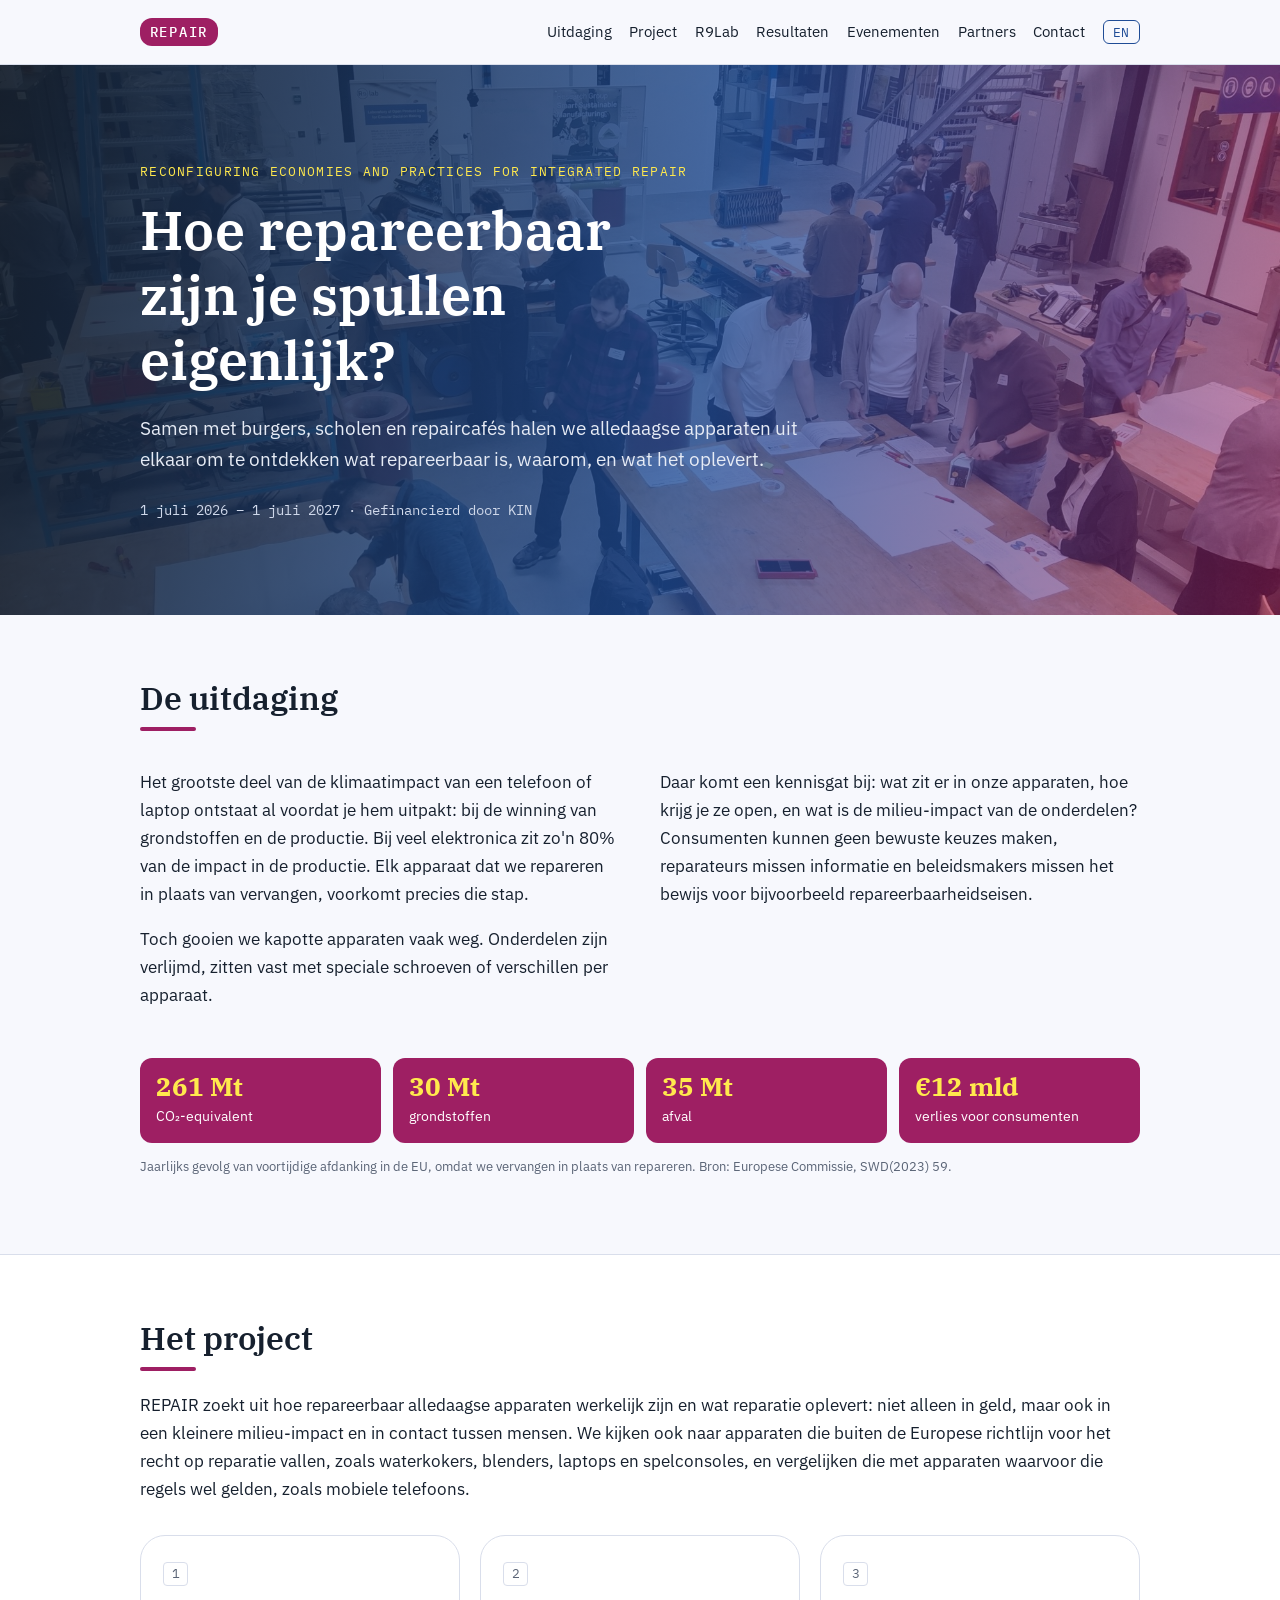
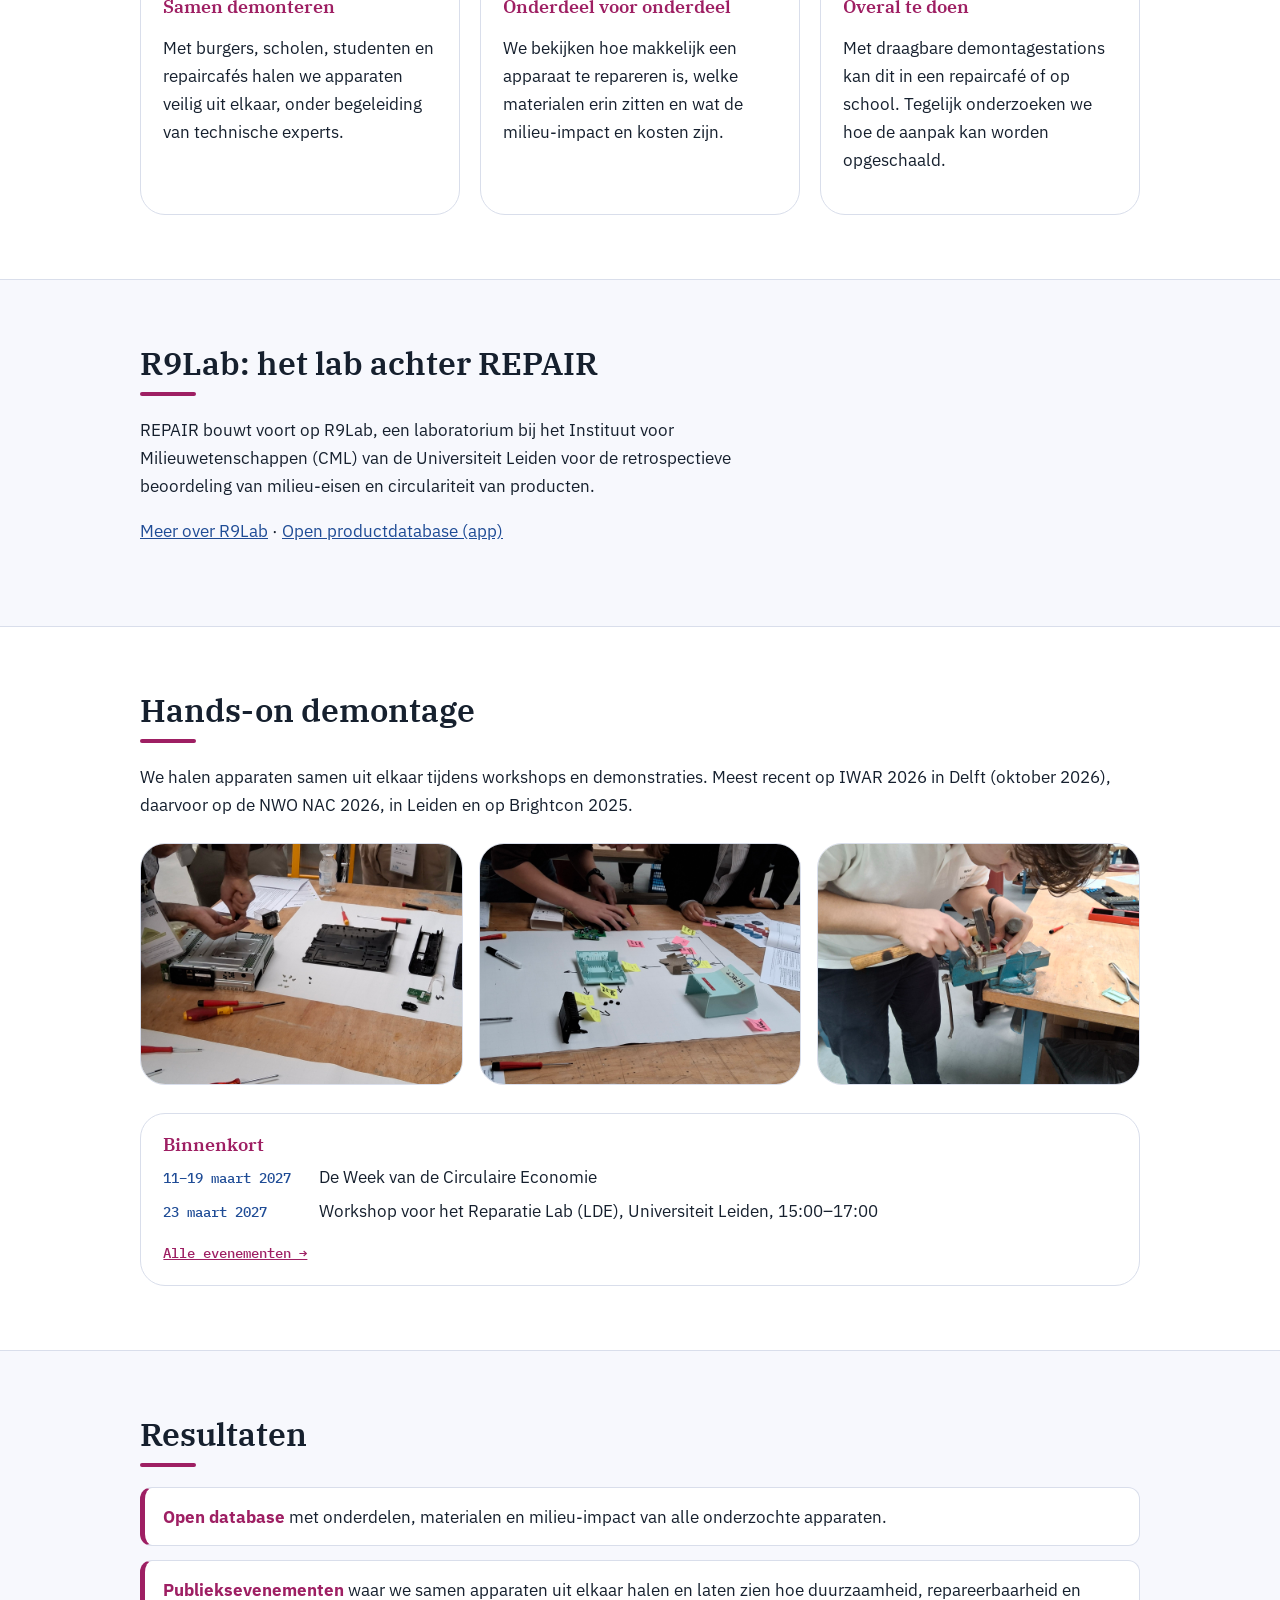
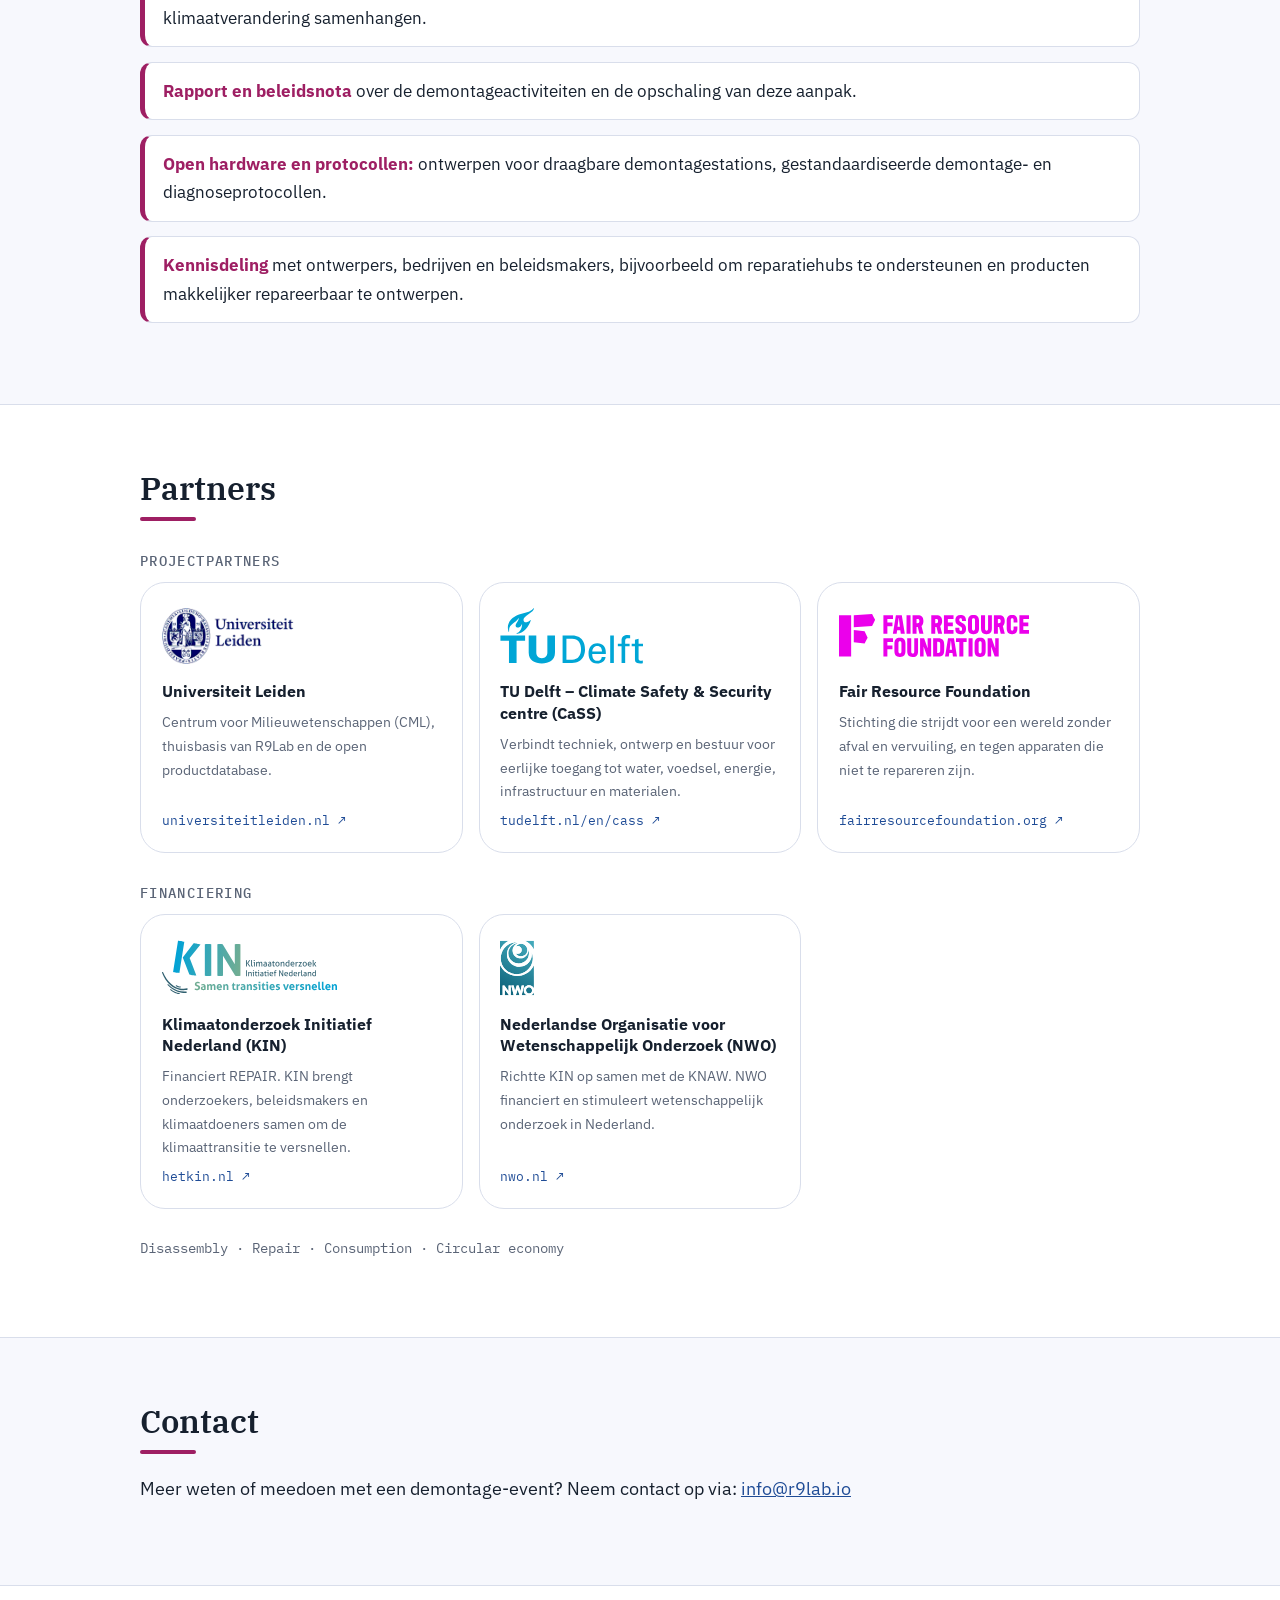
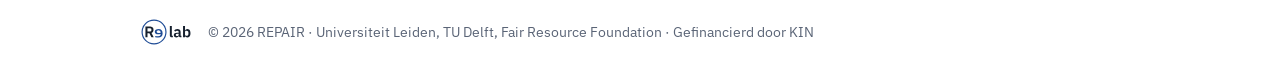
==== commit 88ea7f86: "minor updates" ====
--- a/index.html
+++ b/index.html
@@ -16,7 +16,7 @@
 <body>
 <header class="site-header">
   <div class="wrap bar">
-    <a class="brand" href="#top"><span>REPAIR</span><img src="img/r9lab_logo.svg" alt="R9Lab"></a>
+    <a class="brand" href="#top"><span>REPAIR</span></a>
     <nav>
       <a href="#challenge" data-nl="Uitdaging" data-en="Challenge"></a>
       <a href="#project" data-nl="Project" data-en="Project"></a>
--- a/style.css
+++ b/style.css
@@ -20,7 +20,6 @@
 .site-header{position:sticky;top:0;z-index:10;background:#f7f8fdee;backdrop-filter:blur(6px);border-bottom:1px solid var(--line)}
 .bar{display:flex;justify-content:space-between;align-items:center;min-height:64px;flex-wrap:wrap;gap:.5rem}
 .brand{display:flex;align-items:center;gap:.7rem;text-decoration:none}
-.brand img{height:34px;width:auto}
 .brand span{font-family:var(--mono);font-weight:500;letter-spacing:.12em;color:#fff;background:var(--magenta);padding:.15rem .6rem;border-radius:var(--r-sm);font-size:.9rem}
 nav{display:flex;gap:1.1rem;align-items:center;flex-wrap:wrap}
 nav a{color:var(--navy);text-decoration:none;font-size:.95rem}
